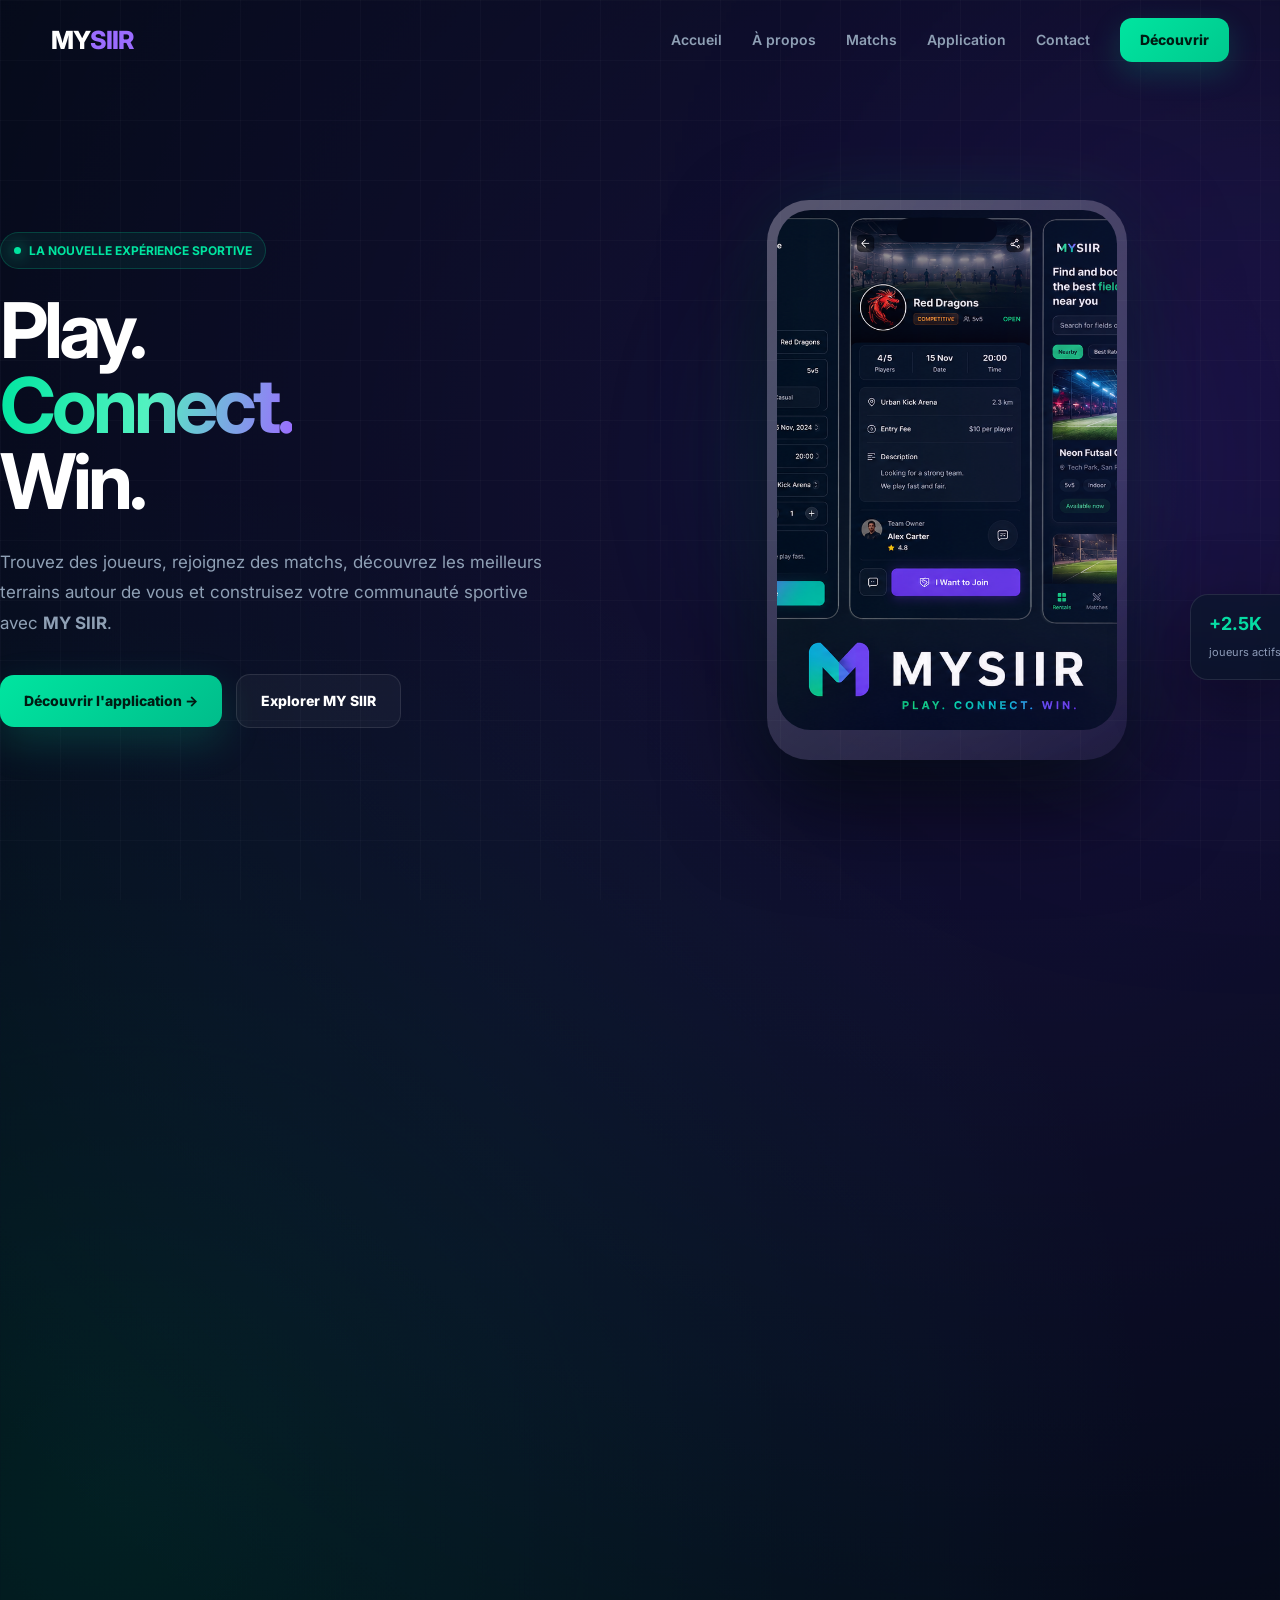
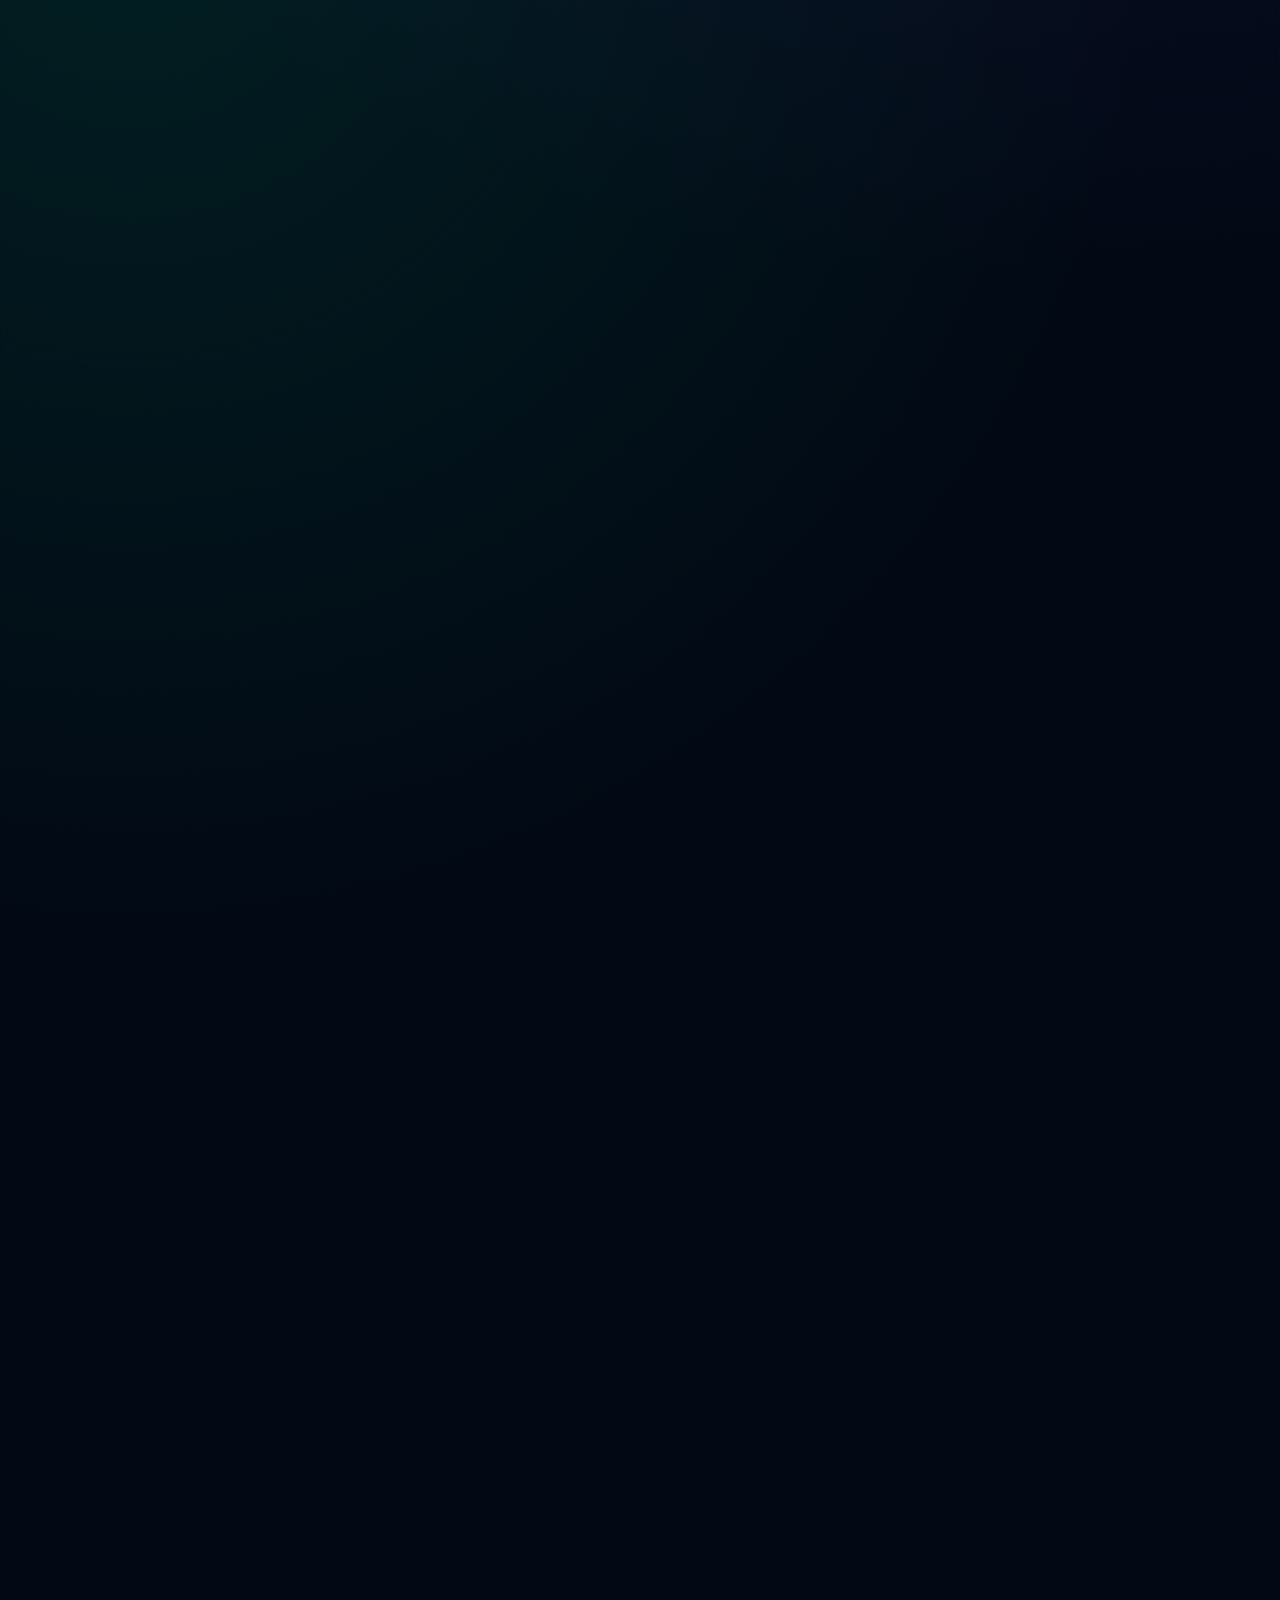
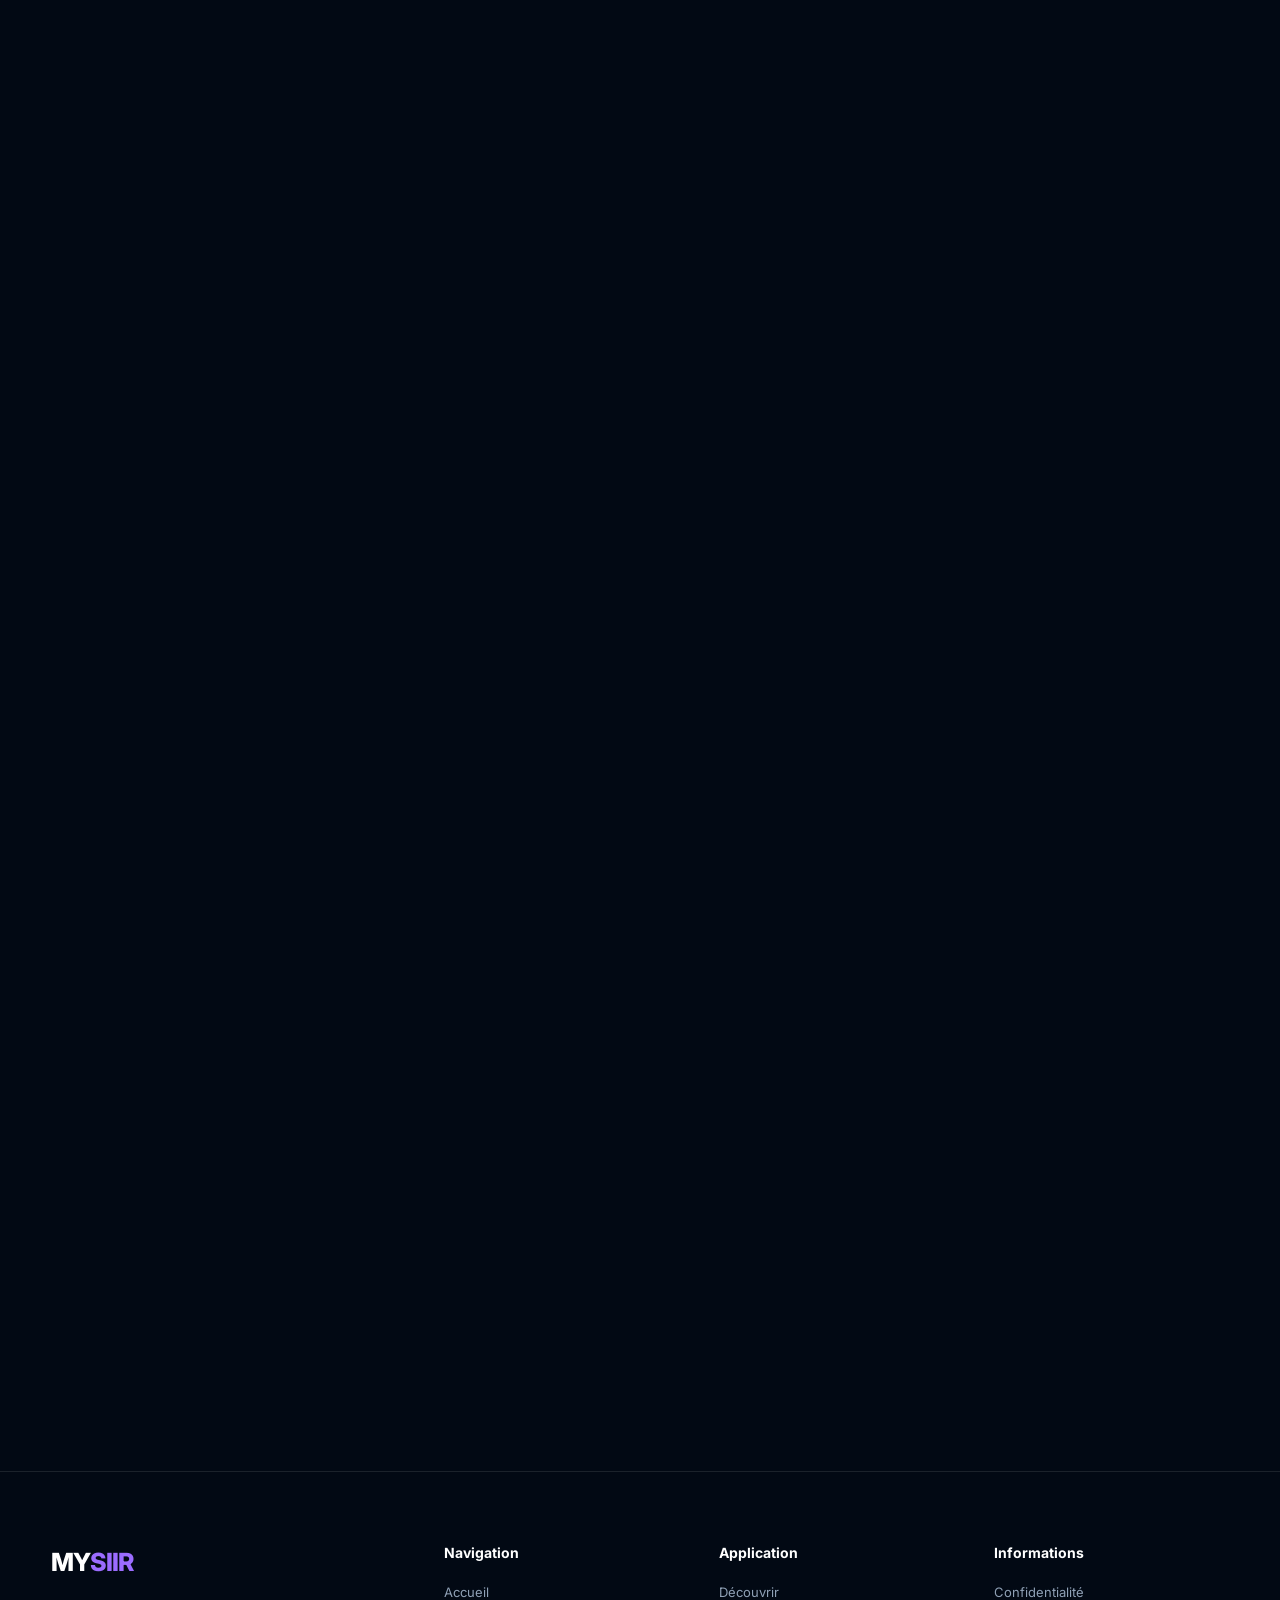
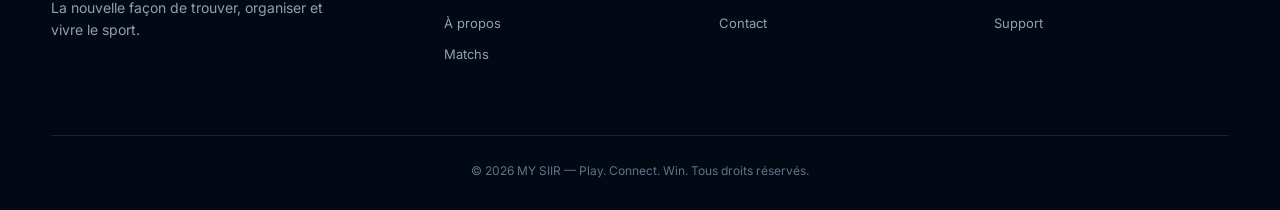
==== index.html @ 6af9cef7 "Fix typo in print statement" ====
<!DOCTYPE html>
<html lang="fr">
<head>
  <meta charset="UTF-8">

  <meta name="viewport" content="width=device-width, initial-scale=1.0">

  <title>MY SIIR — Play. Connect. Win.</title>

  <meta
    name="description"
    content="MY SIIR — La plateforme sportive pour trouver des matchs, rejoindre des équipes et réserver les meilleurs terrains près de vous."
  >

  <meta
    name="keywords"
    content="mysiir, sport, football, futsal, matchs, terrains, équipes, application sportive"
  >

  <link rel="preconnect" href="https://fonts.googleapis.com">
  <link rel="preconnect" href="https://fonts.gstatic.com" crossorigin>

  <link
    href="https://fonts.googleapis.com/css2?family=Inter:wght@400;500;600;700;800&display=swap"
    rel="stylesheet"
  >

  <style>

    :root {
      --bg: #020914;
      --bg-soft: #061426;
      --card: rgba(10, 27, 47, 0.72);

      --green: #00e5a0;
      --green-dark: #00b982;

      --purple: #7c3cff;
      --purple-light: #9b6cff;

      --white: #ffffff;
      --text: #e8eef7;
      --muted: #8fa0b5;

      --border: rgba(255,255,255,0.10);

      --shadow:
        0 25px 80px rgba(0,0,0,0.45);

      --radius: 24px;
    }

    * {
      margin: 0;
      padding: 0;
      box-sizing: border-box;
    }

    html {
      scroll-behavior: smooth;
    }

    body {
      font-family: "Inter", sans-serif;
      background:
        radial-gradient(
          circle at 80% 10%,
          rgba(124,60,255,0.16),
          transparent 30%
        ),
        radial-gradient(
          circle at 10% 30%,
          rgba(0,229,160,0.10),
          transparent 28%
        ),
        var(--bg);

      color: var(--white);
      line-height: 1.6;
      overflow-x: hidden;
    }

    body::before {
      content: "";
      position: fixed;
      inset: 0;

      background-image:
        linear-gradient(
          rgba(255,255,255,0.025) 1px,
          transparent 1px
        ),
        linear-gradient(
          90deg,
          rgba(255,255,255,0.025) 1px,
          transparent 1px
        );

      background-size: 60px 60px;

      pointer-events: none;
      z-index: -1;
    }

    a {
      color: inherit;
      text-decoration: none;
    }

    img {
      max-width: 100%;
      display: block;
    }

    .container {
      width: min(1180px, 92%);
      margin: auto;
    }


    /* =========================
       HEADER
    ========================= */

    header {
      position: fixed;
      top: 0;
      left: 0;

      width: 100%;

      z-index: 1000;

      padding: 18px 0;

      transition: 0.3s ease;
    }

    header.scrolled {
      background: rgba(2,9,20,0.82);
      backdrop-filter: blur(20px);

      border-bottom: 1px solid var(--border);

      padding: 12px 0;
    }

    .nav {
      display: flex;
      align-items: center;
      justify-content: space-between;
    }

    .logo {
      font-size: 25px;
      font-weight: 800;
      letter-spacing: -1px;
    }

    .logo span:first-child {
      color: var(--green);
    }

    .logo span:last-child {
      color: var(--purple-light);
    }

    nav {
      display: flex;
      align-items: center;
      gap: 30px;
    }

    nav a {
      color: var(--muted);
      font-size: 14px;
      font-weight: 600;

      transition: 0.25s;
    }

    nav a:hover {
      color: var(--white);
    }

    .nav-button {
      padding: 11px 20px;

      border-radius: 12px;

      background:
        linear-gradient(
          135deg,
          var(--green),
          #00c98e
        );

      color: #001b13;

      font-weight: 800;

      box-shadow:
        0 10px 30px rgba(0,229,160,0.18);
    }

    .menu {
      display: none;

      width: 42px;
      height: 42px;

      border: 1px solid var(--border);
      border-radius: 12px;

      background: rgba(255,255,255,0.04);

      color: white;

      font-size: 20px;
    }


    /* =========================
       HERO
    ========================= */

    .hero {
      min-height: 100vh;

      padding: 150px 0 90px;

      display: grid;

      grid-template-columns:
        0.9fr
        1.1fr;

      align-items: center;

      gap: 70px;

      position: relative;
    }

    .hero::after {
      content: "";

      position: absolute;

      width: 500px;
      height: 500px;

      right: -250px;
      top: 120px;

      background: var(--purple);

      filter: blur(180px);

      opacity: 0.14;

      pointer-events: none;
    }

    .eyebrow {
      display: inline-flex;

      align-items: center;

      gap: 8px;

      padding: 8px 13px;

      border-radius: 50px;

      background: rgba(0,229,160,0.07);

      border: 1px solid rgba(0,229,160,0.20);

      color: var(--green);

      font-size: 12px;

      font-weight: 700;

      margin-bottom: 24px;
    }

    .eyebrow::before {
      content: "";

      width: 7px;
      height: 7px;

      border-radius: 50%;

      background: var(--green);

      box-shadow:
        0 0 15px var(--green);
    }

    .hero h1 {
      font-size: clamp(48px, 6vw, 78px);

      line-height: 0.98;

      letter-spacing: -4px;

      margin-bottom: 28px;
    }

    .gradient-text {
      background:
        linear-gradient(
          100deg,
          var(--green),
          #52f2c0,
          var(--purple-light)
        );

      -webkit-background-clip: text;
      background-clip: text;

      color: transparent;
    }

    .hero p {
      max-width: 570px;

      color: var(--muted);

      font-size: 17px;

      line-height: 1.8;

      margin-bottom: 35px;
    }

    .hero-buttons {
      display: flex;

      align-items: center;

      gap: 14px;

      flex-wrap: wrap;
    }

    .btn {
      display: inline-flex;

      align-items: center;
      justify-content: center;

      gap: 10px;

      padding: 15px 24px;

      border-radius: 14px;

      font-size: 14px;

      font-weight: 800;

      transition: 0.3s;
    }

    .btn-primary {
      background:
        linear-gradient(
          135deg,
          var(--green),
          #00bd8b
        );

      color: #001b13;

      box-shadow:
        0 15px 40px rgba(0,229,160,0.18);
    }

    .btn-primary:hover {
      transform: translateY(-4px);

      box-shadow:
        0 20px 50px rgba(0,229,160,0.30);
    }

    .btn-secondary {
      background: rgba(255,255,255,0.04);

      border: 1px solid var(--border);

      color: white;
    }

    .btn-secondary:hover {
      background: rgba(255,255,255,0.08);

      transform: translateY(-3px);
    }


    /* =========================
       HERO IMAGE
    ========================= */

    .hero-visual {
      position: relative;

      display: flex;
      justify-content: center;

      min-height: 560px;
    }

    .glow {
      position: absolute;

      width: 330px;
      height: 330px;

      border-radius: 50%;

      background:
        linear-gradient(
          135deg,
          var(--green),
          var(--purple)
        );

      filter: blur(100px);

      opacity: 0.20;

      top: 100px;
    }

    .phone {
      position: relative;

      width: min(360px, 90%);

      padding: 10px;

      border-radius: 42px;

      background:
        linear-gradient(
          145deg,
          rgba(255,255,255,0.30),
          rgba(255,255,255,0.05)
        );

      box-shadow:
        0 40px 100px rgba(0,0,0,0.65),
        0 0 80px rgba(0,229,160,0.10);
    }

    .phone::before {
      content: "";

      position: absolute;

      width: 100px;
      height: 24px;

      left: 50%;
      top: 18px;

      transform: translateX(-50%);

      background: #020914;

      border-radius: 30px;

      z-index: 3;
    }

    .phone img {
      width: 100%;

      border-radius: 34px;

      min-height: 520px;

      object-fit: cover;

      background: #061426;
    }

    .floating-card {
      position: absolute;

      right: -20px;
      bottom: 80px;

      padding: 15px 18px;

      background:
        rgba(7,20,35,0.88);

      backdrop-filter: blur(20px);

      border: 1px solid var(--border);

      border-radius: 18px;

      box-shadow: var(--shadow);

      animation: float 4s ease-in-out infinite;
    }

    .floating-card strong {
      display: block;

      font-size: 18px;

      color: var(--green);
    }

    .floating-card span {
      color: var(--muted);

      font-size: 11px;
    }

    @keyframes float {

      0%,100% {
        transform: translateY(0);
      }

      50% {
        transform: translateY(-12px);
      }

    }


    /* =========================
       STATS
    ========================= */

    .stats {
      padding: 20px 0 100px;
    }

    .stats-grid {
      display: grid;

      grid-template-columns:
        repeat(4, 1fr);

      border: 1px solid var(--border);

      border-radius: 22px;

      background:
        rgba(255,255,255,0.025);

      overflow: hidden;
    }

    .stat {
      padding: 30px;

      text-align: center;

      border-right: 1px solid var(--border);
    }

    .stat:last-child {
      border-right: none;
    }

    .stat strong {
      display: block;

      font-size: 30px;

      color: white;
    }

    .stat span {
      color: var(--muted);

      font-size: 13px;
    }


    /* =========================
       SECTION
    ========================= */

    section {
      padding: 110px 0;
    }

    .section-head {
      max-width: 650px;

      margin-bottom: 55px;
    }

    .section-head.center {
      margin-left: auto;
      margin-right: auto;

      text-align: center;
    }

    .section-label {
      color: var(--green);

      font-size: 12px;

      font-weight: 800;

      text-transform: uppercase;

      letter-spacing: 2px;

      margin-bottom: 12px;
    }

    .section-title {
      font-size: clamp(34px, 4vw, 52px);

      line-height: 1.05;

      letter-spacing: -2px;

      margin-bottom: 18px;
    }

    .section-description {
      color: var(--muted);

      font-size: 16px;

      line-height: 1.8;
    }


    /* =========================
       FEATURES
    ========================= */

    .features {
      display: grid;

      grid-template-columns:
        repeat(3, 1fr);

      gap: 20px;
    }

    .feature {
      padding: 30px;

      min-height: 250px;

      background:
        linear-gradient(
          145deg,
          rgba(12,32,55,0.85),
          rgba(5,16,29,0.85)
        );

      border: 1px solid var(--border);

      border-radius: var(--radius);

      transition: 0.35s;

      position: relative;

      overflow: hidden;
    }

    .feature::after {
      content: "";

      position: absolute;

      width: 120px;
      height: 120px;

      right: -50px;
      bottom: -50px;

      border-radius: 50%;

      background: var(--green);

      filter: blur(60px);

      opacity: 0.10;
    }

    .feature:hover {
      transform: translateY(-8px);

      border-color:
        rgba(0,229,160,0.35);

      box-shadow:
        0 25px 60px rgba(0,0,0,0.30);
    }

    .feature-icon {
      width: 52px;
      height: 52px;

      display: flex;

      align-items: center;
      justify-content: center;

      border-radius: 15px;

      background:
        linear-gradient(
          135deg,
          rgba(0,229,160,0.15),
          rgba(124,60,255,0.15)
        );

      border: 1px solid var(--border);

      font-size: 23px;

      margin-bottom: 24px;
    }

    .feature h3 {
      font-size: 19px;

      margin-bottom: 10px;
    }

    .feature p {
      color: var(--muted);

      font-size: 14px;

      line-height: 1.7;
    }


    /* =========================
       SCREENSHOTS
    ========================= */

    .screens {
      display: grid;

      grid-template-columns:
        repeat(3, 1fr);

      gap: 25px;
    }

    .screen {
      padding: 10px;

      border-radius: 28px;

      background:
        linear-gradient(
          145deg,
          rgba(255,255,255,0.14),
          rgba(255,255,255,0.03)
        );

      border: 1px solid var(--border);

      transition: 0.4s;
    }

    .screen:hover {
      transform: translateY(-10px) scale(1.015);

      box-shadow:
        0 30px 70px rgba(0,0,0,0.4);
    }

    .screen img {
      width: 100%;

      height: 530px;

      object-fit: cover;

      border-radius: 21px;

      background: #071728;
    }


    /* =========================
       HOW IT WORKS
    ========================= */

    .steps {
      display: grid;

      grid-template-columns:
        repeat(3, 1fr);

      gap: 25px;
    }

    .step {
      position: relative;

      padding: 35px;

      border-radius: 24px;

      background:
        rgba(255,255,255,0.025);

      border: 1px solid var(--border);
    }

    .step-number {
      font-size: 45px;

      font-weight: 800;

      color: rgba(255,255,255,0.08);

      margin-bottom: 20px;
    }

    .step h3 {
      margin-bottom: 10px;
    }

    .step p {
      color: var(--muted);

      font-size: 14px;
    }


    /* =========================
       CTA
    ========================= */

    .cta {
      position: relative;

      overflow: hidden;

      padding: 90px 40px;

      border-radius: 35px;

      text-align: center;

      background:
        radial-gradient(
          circle at 20% 20%,
          rgba(0,229,160,0.25),
          transparent 35%
        ),
        radial-gradient(
          circle at 80% 80%,
          rgba(124,60,255,0.30),
          transparent 35%
        ),
        #07182b;

      border: 1px solid var(--border);
    }

    .cta h2 {
      font-size: clamp(35px,5vw,60px);

      letter-spacing: -2px;

      margin-bottom: 18px;
    }

    .cta p {
      color: var(--muted);

      margin-bottom: 30px;
    }


    /* =========================
       FOOTER
    ========================= */

    footer {
      padding: 70px 0 30px;

      border-top: 1px solid var(--border);

      margin-top: 80px;
    }

    .footer-grid {
      display: grid;

      grid-template-columns:
        1.5fr
        repeat(3,1fr);

      gap: 40px;

      margin-bottom: 60px;
    }

    .footer-brand p {
      color: var(--muted);

      max-width: 300px;

      font-size: 14px;

      margin-top: 15px;
    }

    .footer-col h4 {
      margin-bottom: 18px;

      font-size: 14px;
    }

    .footer-col a {
      display: block;

      color: var(--muted);

      font-size: 13px;

      margin-bottom: 10px;

      transition: 0.25s;
    }

    .footer-col a:hover {
      color: var(--green);
    }

    .copyright {
      padding-top: 25px;

      border-top: 1px solid var(--border);

      color: #607188;

      font-size: 12px;

      text-align: center;
    }


    /* =========================
       ANIMATION
    ========================= */

    .reveal {
      opacity: 0;

      transform: translateY(35px);

      transition:
        opacity 0.7s ease,
        transform 0.7s ease;
    }

    .reveal.show {
      opacity: 1;

      transform: translateY(0);
    }


    /* =========================
       MOBILE
    ========================= */

    @media (max-width: 950px) {

      nav {
        display: none;
      }

      .menu {
        display: block;
      }

      .hero {
        grid-template-columns: 1fr;

        text-align: center;

        padding-top: 130px;
      }

      .hero p {
        margin-left: auto;
        margin-right: auto;
      }

      .hero-buttons {
        justify-content: center;
      }

      .hero-visual {
        min-height: 500px;
      }

      .features,
      .screens,
      .steps {
        grid-template-columns: 1fr;
      }

      .stats-grid {
        grid-template-columns:
          repeat(2,1fr);
      }

      .stat:nth-child(2) {
        border-right: none;
      }

      .stat:nth-child(-n+2) {
        border-bottom: 1px solid var(--border);
      }

      .footer-grid {
        grid-template-columns: 1fr 1fr;
      }
    }


    @media (max-width: 600px) {

      .hero h1 {
        letter-spacing: -2px;
      }

      .hero-visual {
        min-height: 450px;
      }

      .phone {
        width: 290px;
      }

      .phone img {
        min-height: 430px;
      }

      .floating-card {
        right: 0;
      }

      section {
        padding: 75px 0;
      }

      .stats {
        padding-bottom: 50px;
      }

      .stats-grid {
        grid-template-columns: 1fr 1fr;
      }

      .stat {
        padding: 20px 10px;
      }

      .stat strong {
        font-size: 24px;
      }

      .footer-grid {
        grid-template-columns: 1fr;
      }

      .cta {
        padding: 65px 25px;
        border-radius: 25px;
      }

    }

  </style>
</head>


<body>


  <!-- =========================
       HEADER
  ========================= -->

  <header id="header">

    <div class="container nav">

      <a href="index.html" class="logo">
        MY<span>SIIR</span>
      </a>

      <nav>

        <a href="index.html">Accueil</a>

        <a href="about.html">À propos</a>

        <a href="matches.html">Matchs</a>

        <a href="app.html">Application</a>

        <a href="contact.html">Contact</a>

        <a href="app.html" class="nav-button">
          Découvrir
        </a>

      </nav>

      <button class="menu">
        ☰
      </button>

    </div>

  </header>



  <!-- =========================
       HERO
  ========================= -->

  <main>

    <section class="hero">

      <div class="container" style="display:contents;">

        <div class="hero-content reveal">

          <div class="eyebrow">
            LA NOUVELLE EXPÉRIENCE SPORTIVE
          </div>

          <h1>

            Play.
            <br>

            <span class="gradient-text">
              Connect.
            </span>

            <br>

            Win.

          </h1>

          <p>

            Trouvez des joueurs, rejoignez des matchs,
            découvrez les meilleurs terrains autour de vous
            et construisez votre communauté sportive avec
            <strong>MY SIIR</strong>.

          </p>

          <div class="hero-buttons">

            <a href="app.html" class="btn btn-primary">
              Découvrir l'application
              →
            </a>

            <a href="#features" class="btn btn-secondary">
              Explorer MY SIIR
            </a>

          </div>

        </div>


        <div class="hero-visual reveal">

          <div class="glow"></div>

          <div class="phone">

            <!--
              IMPORTANT :
              Mets ta nouvelle image dans :
              images/screen2.png
            -->

            <img
              src="images/screen2.png"
              alt="Application MY SIIR"
            >

          </div>

          <div class="floating-card">

            <strong>+2.5K</strong>

            <span>
              joueurs actifs
            </span>

          </div>

        </div>

      </div>

    </section>



    <!-- =========================
         STATS
    ========================= -->

    <div class="stats">

      <div class="container">

        <div class="stats-grid reveal">

          <div class="stat">

            <strong>2.5K+</strong>

            <span>
              Joueurs
            </span>

          </div>

          <div class="stat">

            <strong>500+</strong>

            <span>
              Matchs
            </span>

          </div>

          <div class="stat">

            <strong>120+</strong>

            <span>
              Terrains
            </span>

          </div>

          <div class="stat">

            <strong>4.9/5</strong>

            <span>
              Satisfaction
            </span>

          </div>

        </div>

      </div>

    </div>



    <!-- =========================
         FEATURES
    ========================= -->

    <section id="features">

      <div class="container">

        <div class="section-head center reveal">

          <div class="section-label">
            POURQUOI MY SIIR ?
          </div>

          <h2 class="section-title">
            Tout ce dont vous avez besoin
            <span class="gradient-text">
              pour jouer.
            </span>
          </h2>

          <p class="section-description">

            Une expérience pensée pour les sportifs,
            les équipes et tous ceux qui veulent jouer
            plus souvent.

          </p>

        </div>


        <div class="features">


          <article class="feature reveal">

            <div class="feature-icon">
              ⚽
            </div>

            <h3>
              Trouvez un match
            </h3>

            <p>
              Découvrez les matchs disponibles près de
              chez vous et rejoignez une équipe en quelques clics.
            </p>

          </article>


          <article class="feature reveal">

            <div class="feature-icon">
              🏟️
            </div>

            <h3>
              Réservez un terrain
            </h3>

            <p>
              Trouvez les meilleurs terrains autour de vous,
              comparez-les et préparez votre prochaine partie.
            </p>

          </article>


          <article class="feature reveal">

            <div class="feature-icon">
              👥
            </div>

            <h3>
              Rejoignez la communauté
            </h3>

            <p>
              Rencontrez de nouveaux joueurs, créez votre équipe
              et développez votre réseau sportif.
            </p>

          </article>


          <article class="feature reveal">

            <div class="feature-icon">
              🏆
            </div>

            <h3>
              Relevez des défis
            </h3>

            <p>
              Défiez d'autres équipes et transformez chaque
              rencontre en véritable compétition.
            </p>

          </article>


          <article class="feature reveal">

            <div class="feature-icon">
              📍
            </div>

            <h3>
              Proche de vous
            </h3>

            <p>
              Une expérience basée sur votre localisation
              pour trouver rapidement les meilleures opportunités.
            </p>

          </article>


          <article class="feature reveal">

            <div class="feature-icon">
              ✨
            </div>

            <h3>
              Une expérience moderne
            </h3>

            <p>
              Une interface rapide, intuitive et pensée
              d'abord pour les smartphones.
            </p>

          </article>


        </div>

      </div>

    </section>



    <!-- =========================
         SCREENSHOTS
    ========================= -->

    <section>

      <div class="container">

        <div class="section-head center reveal">

          <div class="section-label">
            L'APPLICATION
          </div>

          <h2 class="section-title">
            Une expérience
            <span class="gradient-text">
              conçue pour vous.
            </span>
          </h2>

          <p class="section-description">

            Découvrez quelques écrans de MY SIIR
            et imaginez votre prochaine partie.

          </p>

        </div>


        <div class="screens">


          <div class="screen reveal">

            <img
              src="images/screen10.png"
              alt="MY SIIR — Matchs"
            >

          </div>


          <div class="screen reveal">

            <img
              src="images/screen20.png"
              alt="MY SIIR — Challenge"
            >

          </div>


          <div class="screen reveal">

            <img
              src="images/screen30.png"
              alt="MY SIIR — Terrains"
            >

          </div>


        </div>

      </div>

    </section>



    <!-- =========================
         HOW IT WORKS
    ========================= -->

    <section>

      <div class="container">

        <div class="section-head reveal">

          <div class="section-label">
            SIMPLE & RAPIDE
          </div>

          <h2 class="section-title">
            Votre prochain match
            <span class="gradient-text">
              en 3 étapes.
            </span>
          </h2>

        </div>


        <div class="steps">


          <article class="step reveal">

            <div class="step-number">
              01
            </div>

            <h3>
              Découvrez
            </h3>

            <p>
              Explorez les matchs, équipes et terrains
              disponibles autour de vous.
            </p>

          </article>


          <article class="step reveal">

            <div class="step-number">
              02
            </div>

            <h3>
              Connectez-vous
            </h3>

            <p>
              Rejoignez une équipe ou créez votre propre
              match et invitez vos joueurs.
            </p>

          </article>


          <article class="step reveal">

            <div class="step-number">
              03
            </div>

            <h3>
              Jouez
            </h3>

            <p>
              Rendez-vous sur le terrain et profitez
              pleinement de votre passion.
            </p>

          </article>


        </div>

      </div>

    </section>



    <!-- =========================
         CTA
    ========================= -->

    <section>

      <div class="container">

        <div class="cta reveal">

          <div class="section-label">
            PRÊT À JOUER ?
          </div>

          <h2>
            Votre prochain match
            <br>
            commence ici.
          </h2>

          <p>
            MY SIIR arrive bientôt sur Android et iOS.
          </p>

          <a href="app.html" class="btn btn-primary">
            Découvrir MY SIIR
            →
          </a>

        </div>

      </div>

    </section>

  </main>



  <!-- =========================
       FOOTER
  ========================= -->

  <footer>

    <div class="container">

      <div class="footer-grid">


        <div class="footer-brand">

          <div class="logo">
            MY<span>SIIR</span>
          </div>

          <p>
            La nouvelle façon de trouver,
            organiser et vivre le sport.
          </p>

        </div>


        <div class="footer-col">

          <h4>
            Navigation
          </h4>

          <a href="index.html">
            Accueil
          </a>

          <a href="about.html">
            À propos
          </a>

          <a href="matches.html">
            Matchs
          </a>

        </div>


        <div class="footer-col">

          <h4>
            Application
          </h4>

          <a href="app.html">
            Découvrir
          </a>

          <a href="contact.html">
            Contact
          </a>

        </div>


        <div class="footer-col">

          <h4>
            Informations
          </h4>

          <a href="privacy.html">
            Confidentialité
          </a>

          <a href="contact.html">
            Support
          </a>

        </div>


      </div>


      <div class="copyright">

        © 2026 MY SIIR — Play. Connect. Win.
        Tous droits réservés.

      </div>

    </div>

  </footer>



  <!-- =========================
       JAVASCRIPT
  ========================= -->

  <script>

    /* Sticky header */

    const header =
      document.getElementById("header");

    window.addEventListener("scroll", () => {

      if (window.scrollY > 40) {

        header.classList.add("scrolled");

      } else {

        header.classList.remove("scrolled");

      }

    });



    /* Scroll reveal */

    const elements =
      document.querySelectorAll(".reveal");

    const reveal = () => {

      const windowHeight =
        window.innerHeight;

      elements.forEach((element) => {

        const top =
          element.getBoundingClientRect().top;

        if (top < windowHeight - 80) {

          element.classList.add("show");

        }

      });

    };

    window.addEventListener("scroll", reveal);

    window.addEventListener("load", reveal);

  </script>


</body>
</html>
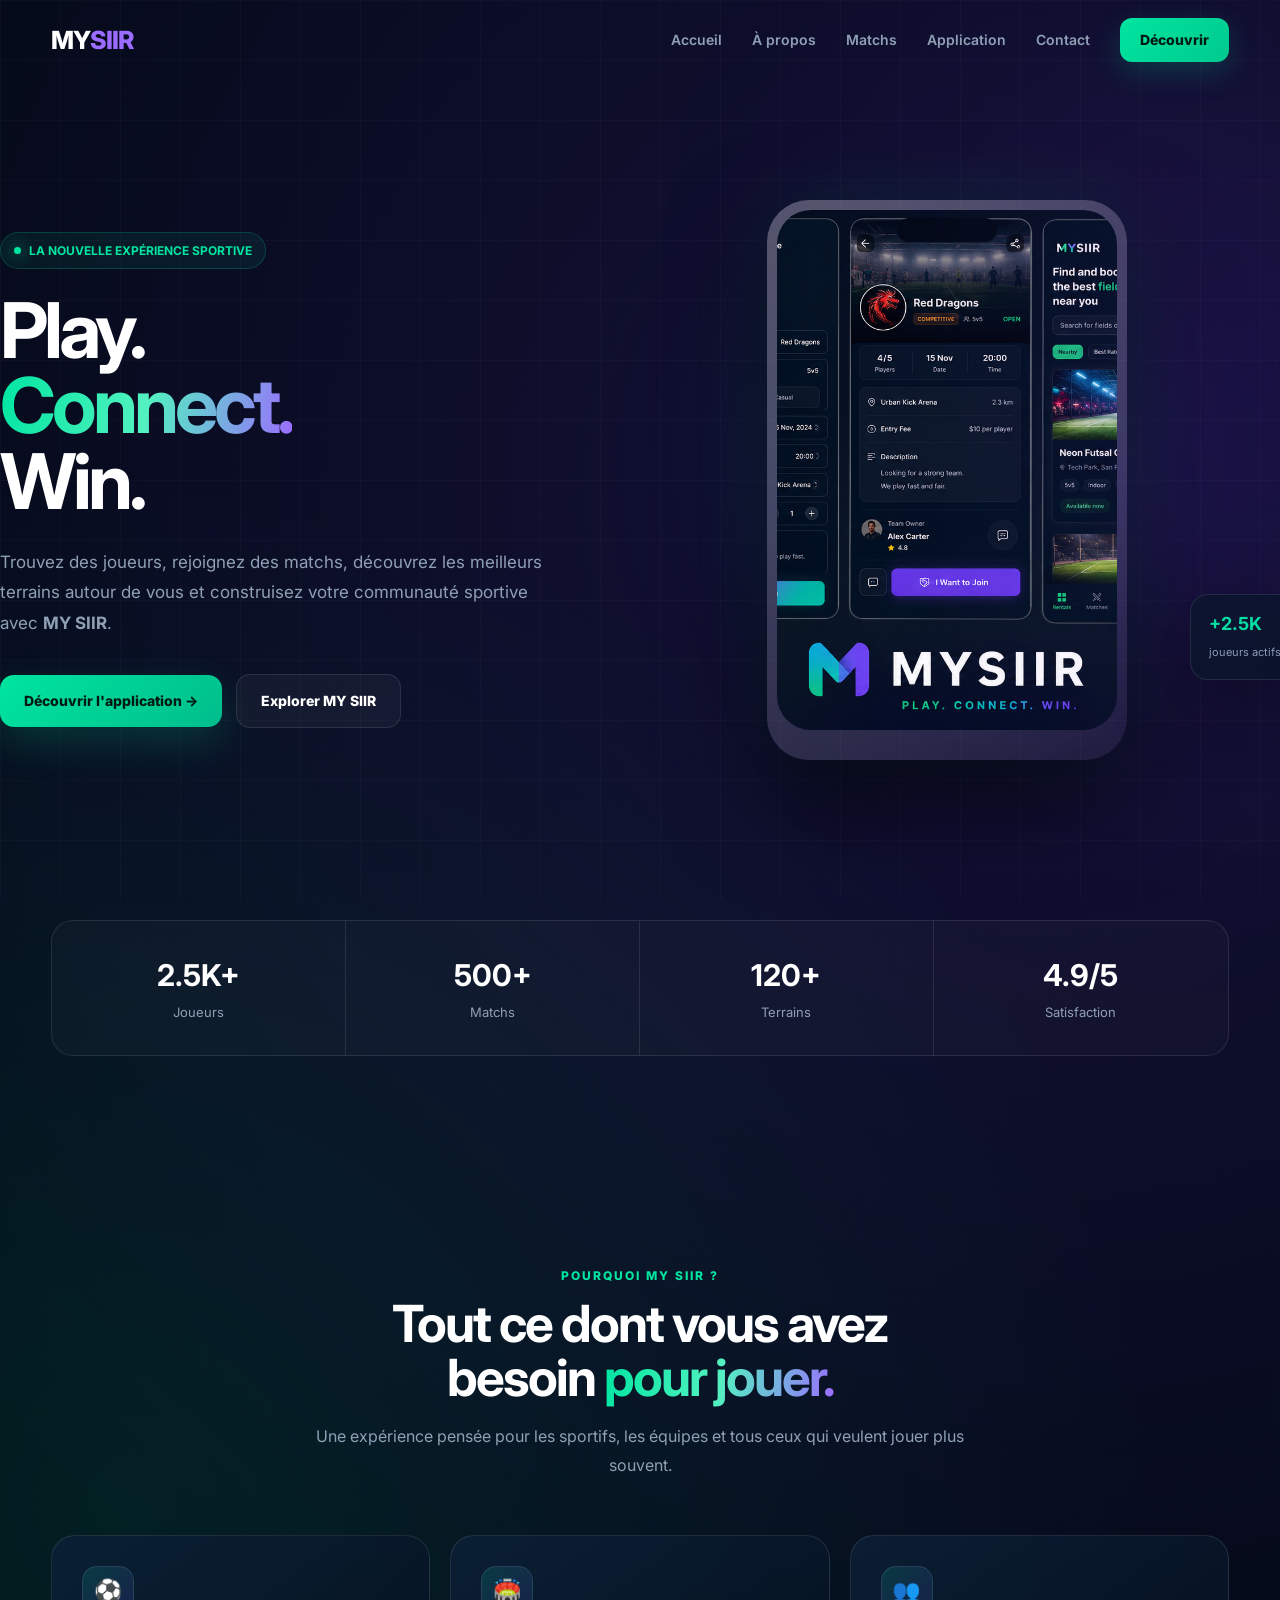
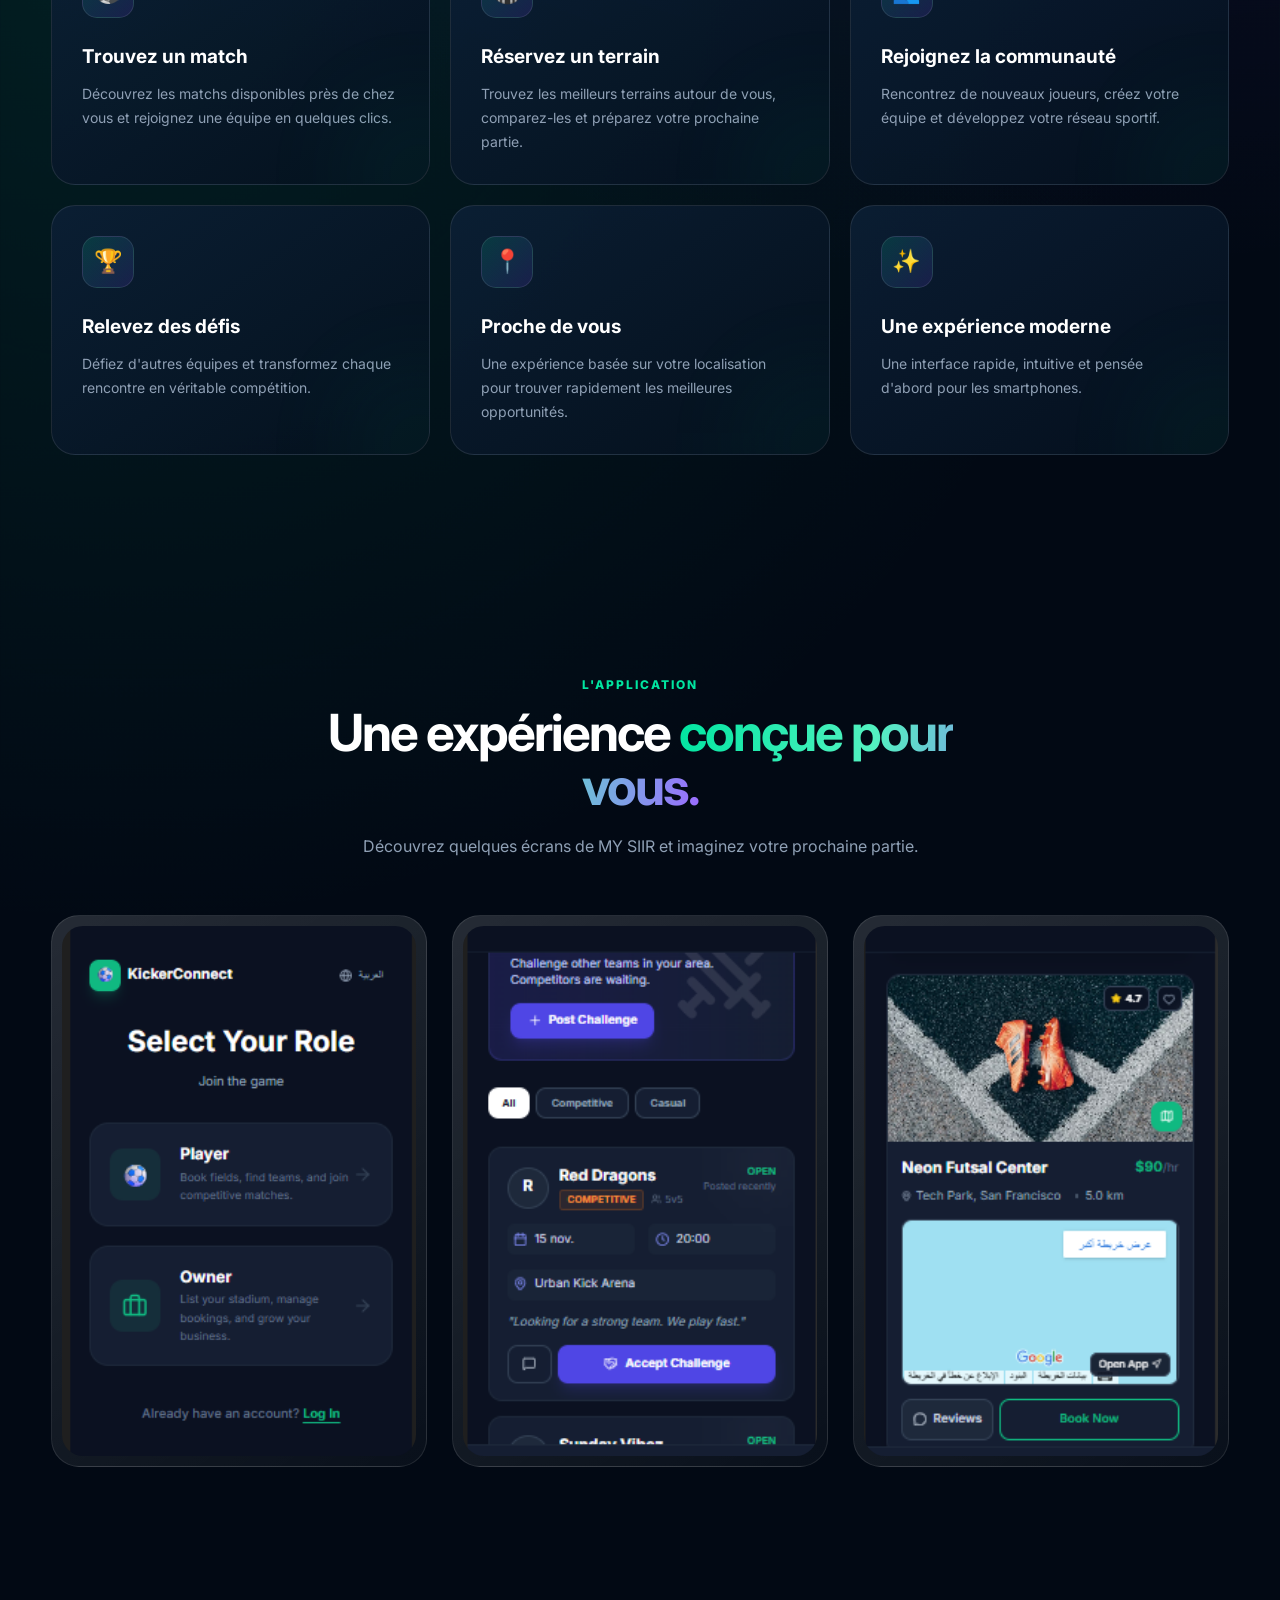
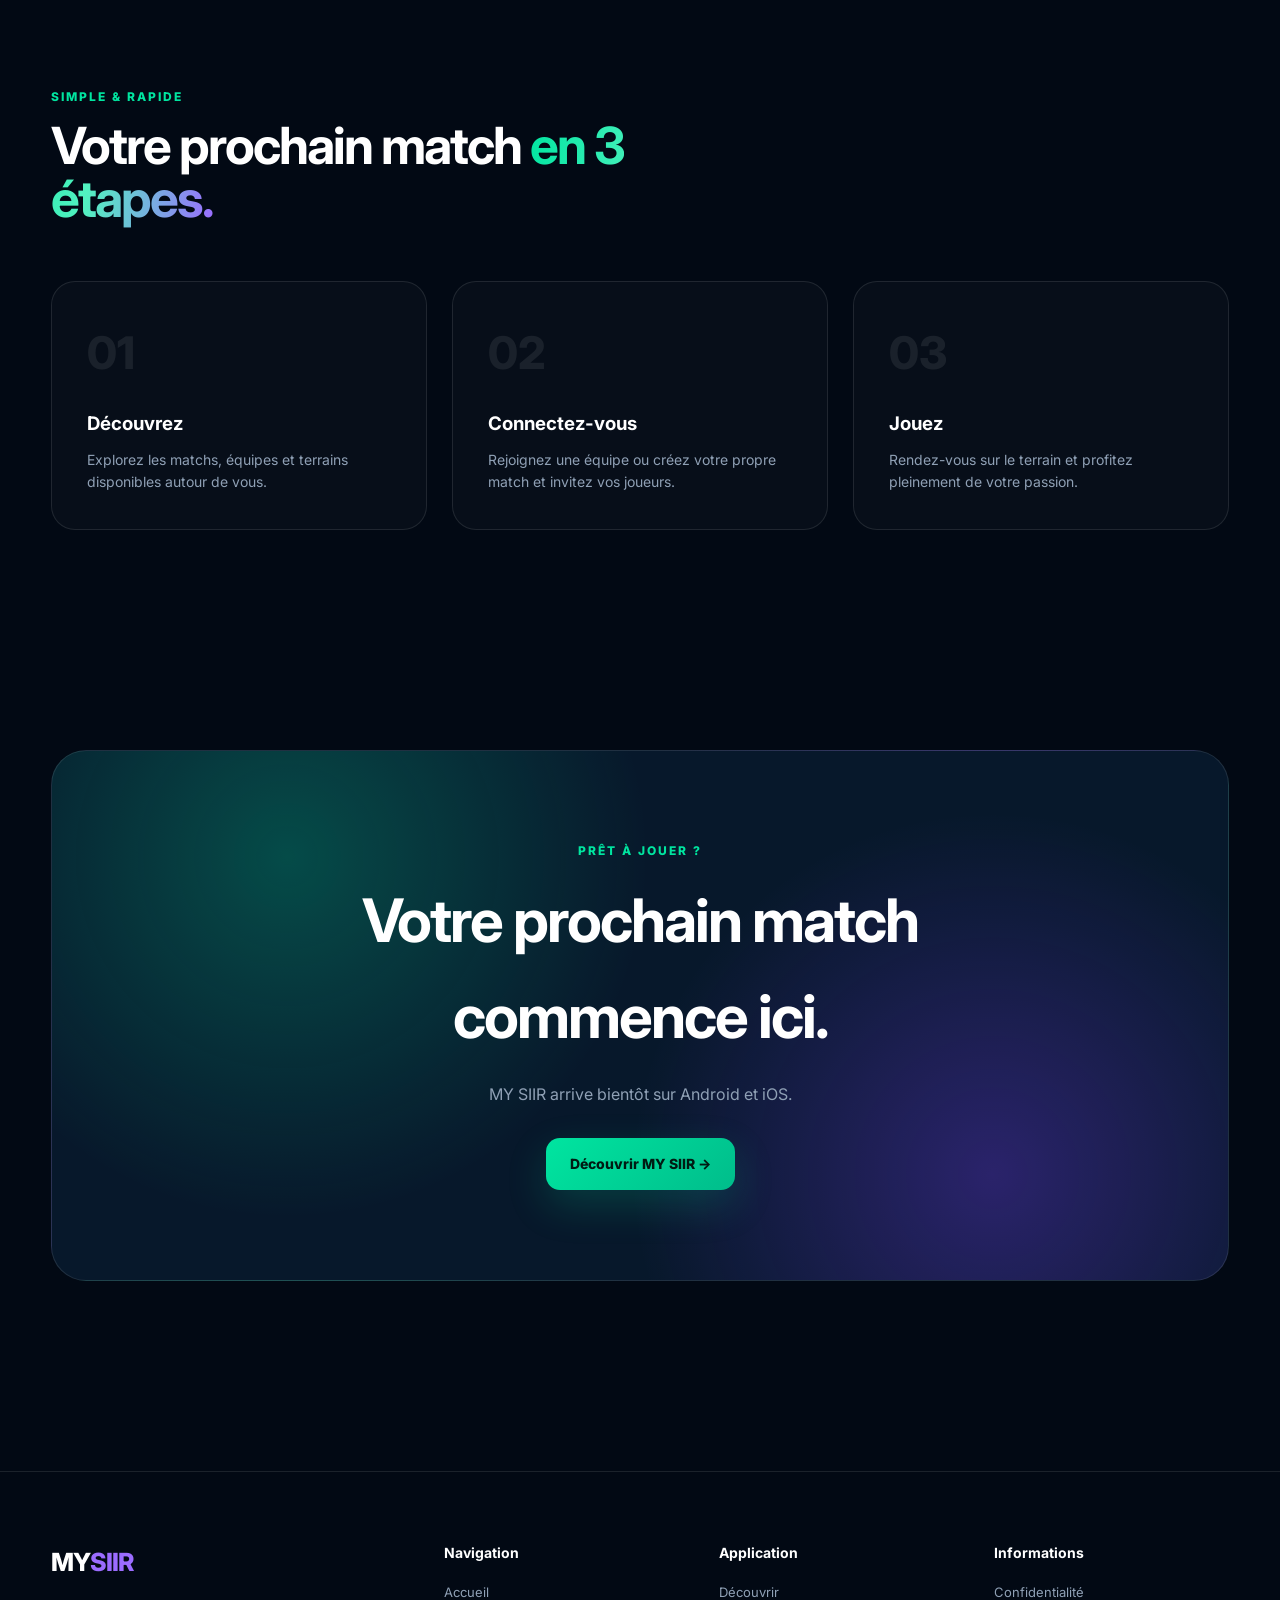
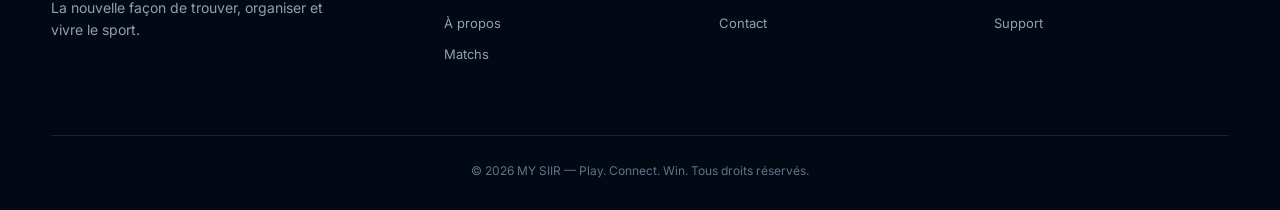
==== commit 62144f9d: "Update print statement to say 'Goodbye World'" ====
--- a/index.html
+++ b/index.html
@@ -4,6 +4,8 @@
   <meta charset="UTF-8">
 
   <meta name="viewport" content="width=device-width, initial-scale=1.0">
+
+  <link rel="icon" type="image/png" href="images/logo.png">
 
   <title>MY SIIR — Play. Connect. Win.</title>
 
